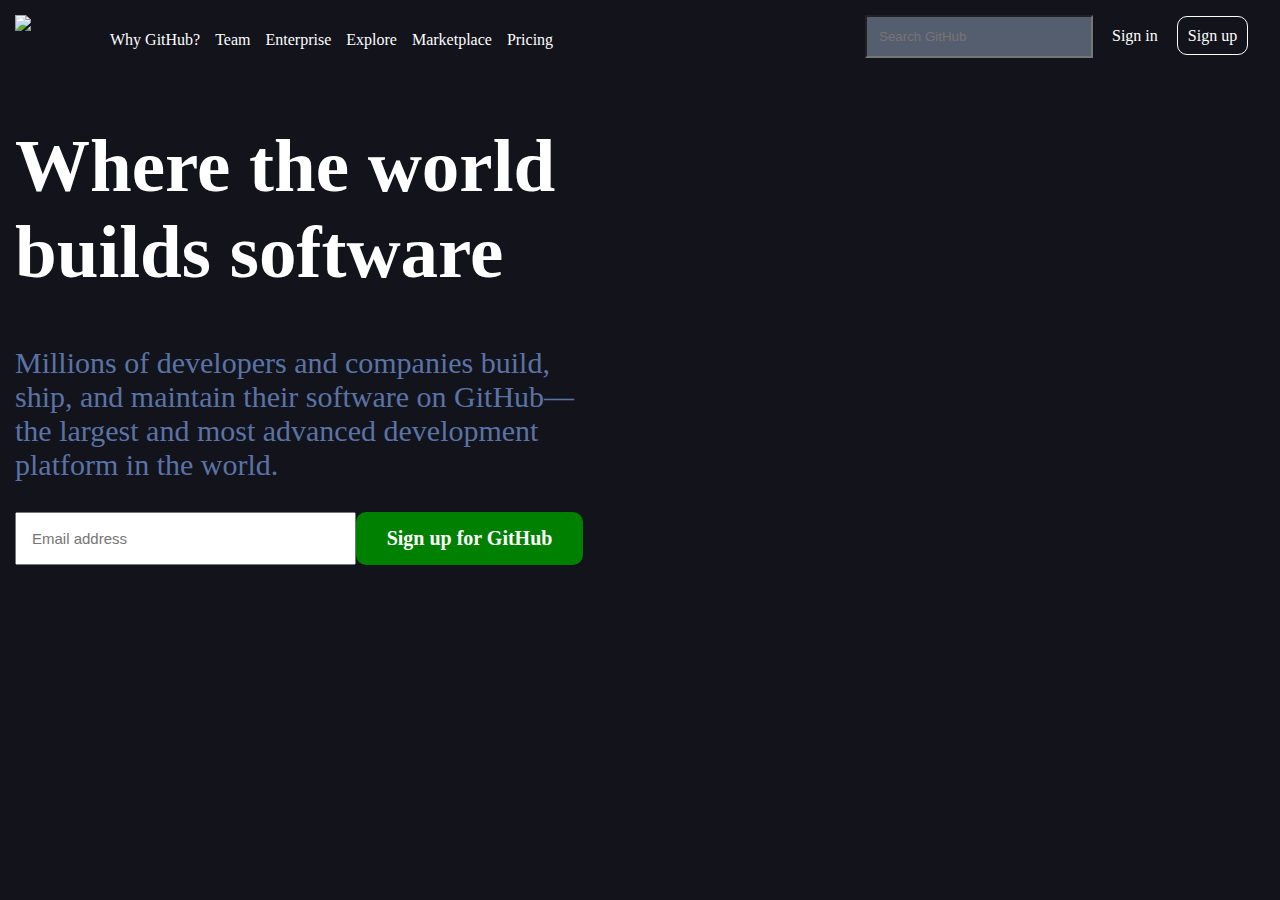
==== index.html @ f77cb8a5 "update content" ====
<!DOCTYPE html>
<html lang="en">
  <head>
    <meta charset="utf-8" />
    <meta title="clone-git" />
    <style>
      body {
        background-color: #12131b;
        color: white;
        margin: 0px;
      }
      .navBar {
        margin: 15px;
        display: grid;
        grid-template-columns: 40px 1fr 400px;
      }
      .navBar img {
        float: left;
        align-self: center;
        padding: 0px;
      }
      .navBar nav li {
        list-style-type: none;
        float: left;
      }
      .navBar a {
        color: white;
        text-decoration: none;
        margin-left: 15px;
      }
      .navBar-right {
        float: right;
      }
      #search {
        width: 200px;
        padding: 12px;
        background-color: #555e6f;
      }
      .signUP {
        border: 1px solid white;
        padding: 10px;
        border-radius: 10px;
      }
      .content-main {
        display: grid;
        grid-template-columns: 1fr 1.2fr;
        margin: 15px;
      }
      .intro h1 {
        font-size: 75px;
      }
      .intro p {
        font-size: 30px;
        color: #5a73a6;
      }
      #email {
        display: grid;
        grid-template-columns: 1.5fr 1fr;
      }
      #edtEmail {
        padding: 15px;
        font-size: 15px;
      }
      #email .signUP {
        font-size: 20px;
        text-align: center;
        padding: 15px;
        background-color: green;
        border: green;
      }
    </style>
  </head>
  <body>
    <header class="navBar">
      <div>
        <img src="img_src/git_icon.png" width="40px" />
      </div>
      <nav>
        <ul>
          <li><a href="#">Why GitHub?</a></li>
          <li><a href="#">Team</a></li>
          <li><a href="#">Enterprise</a></li>
          <li><a href="#">Explore</a></li>
          <li><a href="#">Marketplace</a></li>
          <li><a href="#">Pricing</a></li>
        </ul>
      </nav>
      <nav class="navBar-right">
        <input id="search" type="text" placeholder="Search GitHub" />
        <a href="#">Sign in</a>
        <a href="#" class="signUP">Sign up</a>
      </nav>
    </header>
    <section class="content-main">
      <article class="intro">
        <h1>
          Where the world builds software
        </h1>
        <p>
          Millions of developers and companies build, ship, and maintain their
          software on GitHub—the largest and most advanced development platform
          in the world.
        </p>
        <div id="email">
          <input id="edtEmail" type="text" placeholder="Email address" />
          <a class="signUP"><strong>Sign up for GitHub</strong></a>
        </div>
      </article>
    </section>
  </body>
</html>
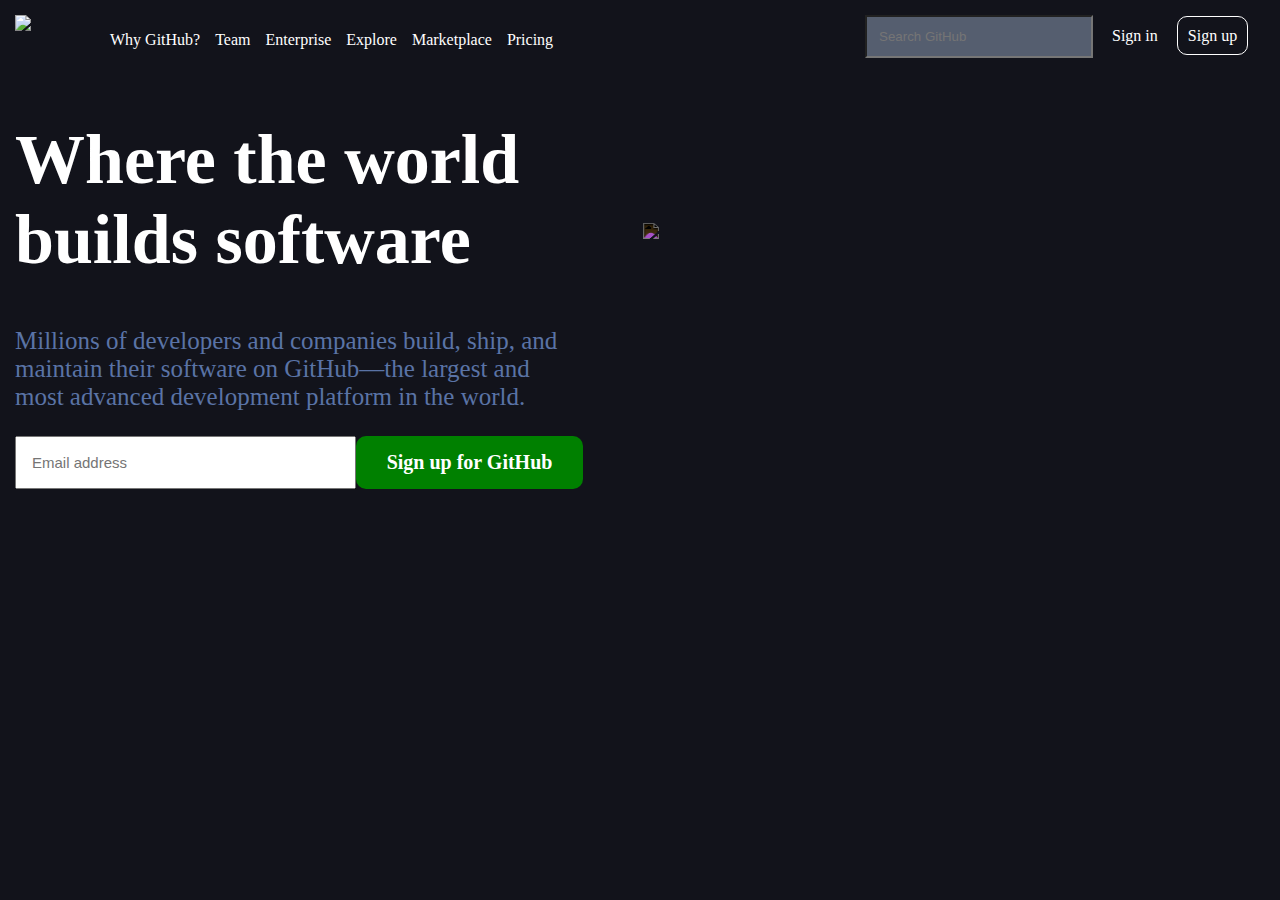
==== commit 1c620537: "Update index.html" ====
--- a/index.html
+++ b/index.html
@@ -47,10 +47,10 @@
         margin: 15px;
       }
       .intro h1 {
-        font-size: 75px;
+        font-size: 70px;
       }
       .intro p {
-        font-size: 30px;
+        font-size: 25px;
         color: #5a73a6;
       }
       #email {
@@ -67,6 +67,11 @@
         padding: 15px;
         background-color: green;
         border: green;
+      }
+      #world {
+        margin-top: 150px;
+        margin-left: 60px;
+        filter: invert(100%);
       }
     </style>
   </head>
@@ -106,6 +111,9 @@
           <a class="signUP"><strong>Sign up for GitHub</strong></a>
         </div>
       </article>
+      <div id="world">
+        <img src="img_src/world.png" width="90%" />
+      </div>
     </section>
   </body>
 </html>
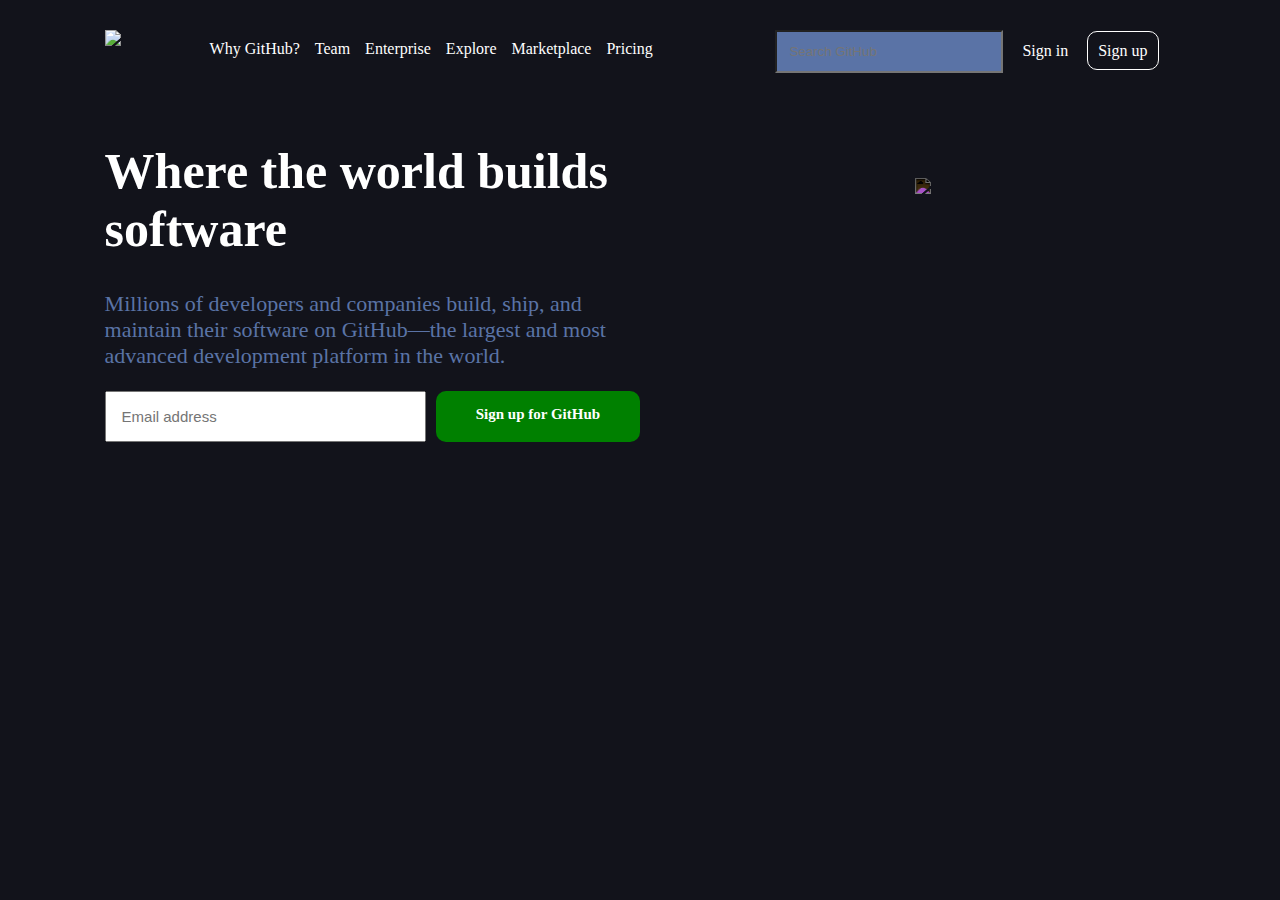
==== commit d882fd3d: "change search_bar color" ====
--- a/index.html
+++ b/index.html
@@ -7,17 +7,19 @@
       body {
         background-color: #12131b;
         color: white;
-        margin: 0px;
+        margin: 15px 7%;
       }
       .navBar {
-        margin: 15px;
+        margin: 30px 15px 15px;
         display: grid;
         grid-template-columns: 40px 1fr 400px;
       }
       .navBar img {
         float: left;
-        align-self: center;
         padding: 0px;
+      }
+      .navBar ul {
+        margin: 10px;
       }
       .navBar nav li {
         list-style-type: none;
@@ -34,7 +36,7 @@
       #search {
         width: 200px;
         padding: 12px;
-        background-color: #555e6f;
+        background-color: #5a73a6;
       }
       .signUP {
         border: 1px solid white;
@@ -43,14 +45,17 @@
       }
       .content-main {
         display: grid;
-        grid-template-columns: 1fr 1.2fr;
+        grid-template-columns: 1fr 1fr;
         margin: 15px;
       }
+      .intro {
+        margin-top: 20px;
+      }
       .intro h1 {
-        font-size: 70px;
+        font-size: 50px;
       }
       .intro p {
-        font-size: 25px;
+        font-size: 22px;
         color: #5a73a6;
       }
       #email {
@@ -62,15 +67,19 @@
         font-size: 15px;
       }
       #email .signUP {
-        font-size: 20px;
+        font-size: 15px;
         text-align: center;
+        text-decoration: none;
+        color: white;
         padding: 15px;
         background-color: green;
         border: green;
+        margin-left: 10px;
       }
       #world {
-        margin-top: 150px;
-        margin-left: 60px;
+        margin-top: 90px;
+        margin-left: 30px;
+        text-align: center;
         filter: invert(100%);
       }
     </style>
@@ -108,11 +117,11 @@
         </p>
         <div id="email">
           <input id="edtEmail" type="text" placeholder="Email address" />
-          <a class="signUP"><strong>Sign up for GitHub</strong></a>
+          <a class="signUP" href="#"><strong>Sign up for GitHub</strong></a>
         </div>
       </article>
       <div id="world">
-        <img src="img_src/world.png" width="90%" />
+        <img src="img_src/world.png" width="400px" />
       </div>
     </section>
   </body>
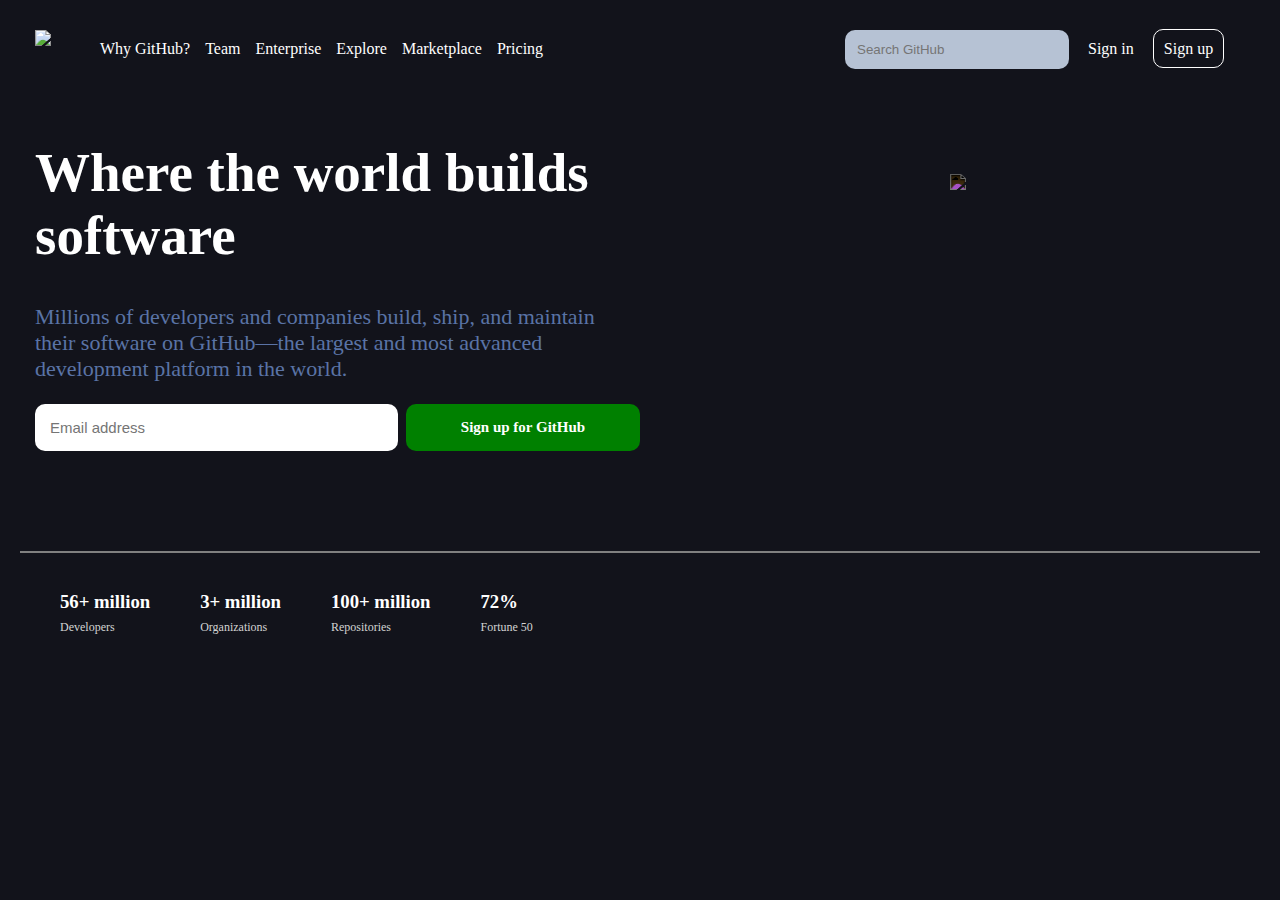
==== commit 8b77d330: "add content" ====
--- a/index.html
+++ b/index.html
@@ -3,11 +3,12 @@
   <head>
     <meta charset="utf-8" />
     <meta title="clone-git" />
+
     <style>
       body {
         background-color: #12131b;
         color: white;
-        margin: 15px 7%;
+        margin: 15px 20px;
       }
       .navBar {
         margin: 30px 15px 15px;
@@ -19,9 +20,11 @@
         padding: 0px;
       }
       .navBar ul {
-        margin: 10px;
+        margin: 0px;
+        padding: 0px 0px 0px 10px;
       }
-      .navBar nav li {
+      .navBar li {
+        margin-top: 10px;
         list-style-type: none;
         float: left;
       }
@@ -36,7 +39,9 @@
       #search {
         width: 200px;
         padding: 12px;
-        background-color: #5a73a6;
+        border: none;
+        border-radius: 10px;
+        background-color: #b6c2d4;
       }
       .signUP {
         border: 1px solid white;
@@ -52,7 +57,7 @@
         margin-top: 20px;
       }
       .intro h1 {
-        font-size: 50px;
+        font-size: 55px;
       }
       .intro p {
         font-size: 22px;
@@ -65,6 +70,8 @@
       #edtEmail {
         padding: 15px;
         font-size: 15px;
+        border: none;
+        border-radius: 10px;
       }
       #email .signUP {
         font-size: 15px;
@@ -73,8 +80,8 @@
         color: white;
         padding: 15px;
         background-color: green;
-        border: green;
-        margin-left: 10px;
+        border: none;
+        margin-left: 8px;
       }
       #world {
         margin-top: 90px;
@@ -82,9 +89,40 @@
         text-align: center;
         filter: invert(100%);
       }
+      #mini {
+        display: none;
+      }
+      @media screen and (max-width: 1023px) {
+        body * {
+          display: none;
+        }
+        #mini {
+          display: block;
+          margin-top: 50px;
+          text-align: center;
+        }
+      }
+      .content-sub hr {
+        margin: 100px 0px 20px;
+        border: 0.5px solid gray;
+      }
+      .content-sub li {
+        margin-right: 50px;
+        list-style-type: none;
+        float: left;
+      }
+      .content-sub h3 {
+        margin-bottom: 7px;
+      }
+      .content-sub p {
+        margin: 0px;
+        font-size: 12px;
+        color: lightgray;
+      }
     </style>
   </head>
   <body>
+    <h1 id="mini">Your screen is too small to display!</h1>
     <header class="navBar">
       <div>
         <img src="img_src/git_icon.png" width="40px" />
@@ -124,5 +162,26 @@
         <img src="img_src/world.png" width="400px" />
       </div>
     </section>
+    <section class="content-sub">
+      <hr />
+      <ul>
+        <li>
+          <h3>56+ million</h3>
+          <p>Developers</p>
+        </li>
+        <li>
+          <h3>3+ million</h3>
+          <p>Organizations</p>
+        </li>
+        <li>
+          <h3>100+ million</h3>
+          <p>Repositories</p>
+        </li>
+        <li>
+          <h3>72%</h3>
+          <p>Fortune 50</p>
+        </li>
+      </ul>
+    </section>
   </body>
 </html>
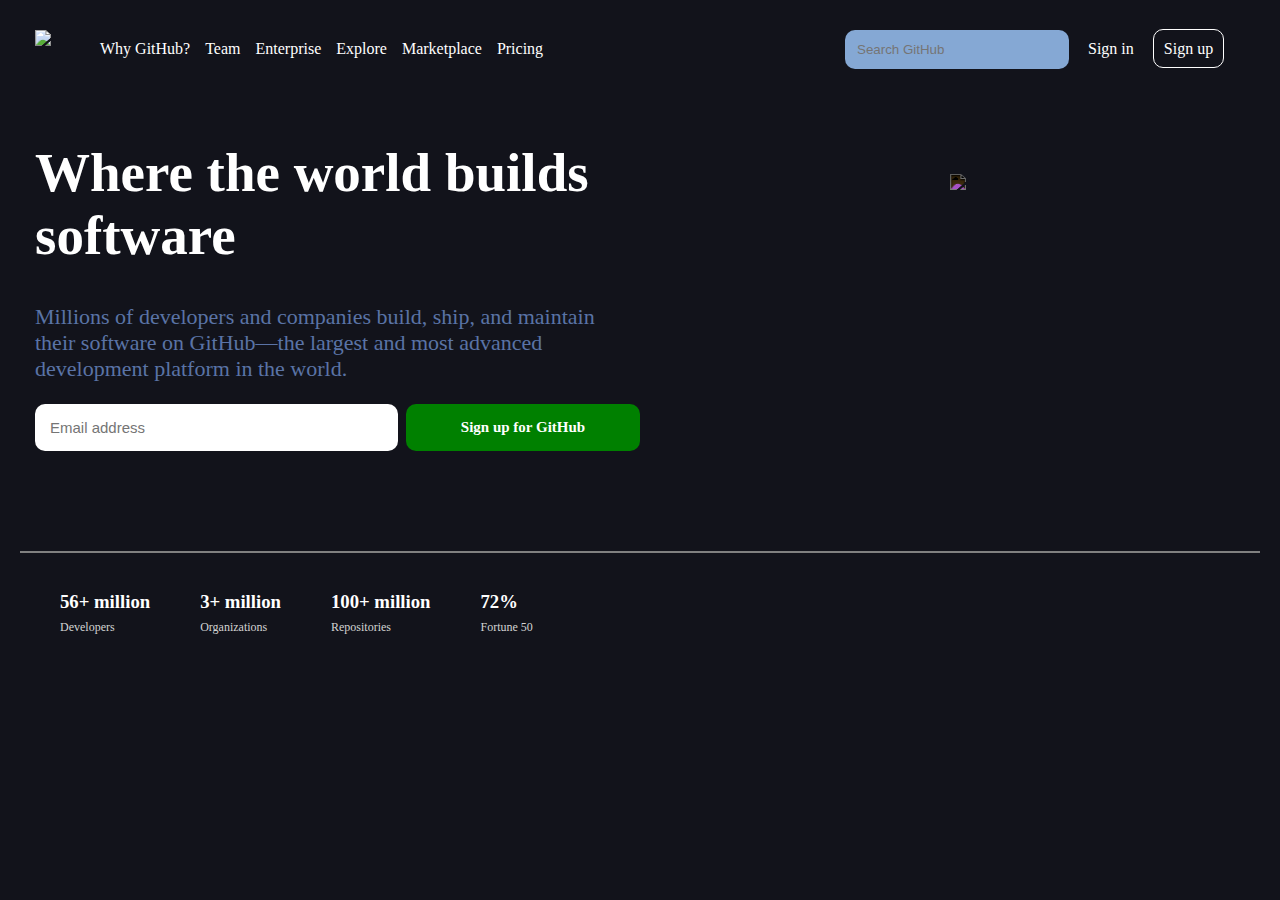
==== commit bc7a5725: "change search_bar color" ====
--- a/index.html
+++ b/index.html
@@ -41,7 +41,7 @@
         padding: 12px;
         border: none;
         border-radius: 10px;
-        background-color: #b6c2d4;
+        background-color: #85a8d4;
       }
       .signUP {
         border: 1px solid white;
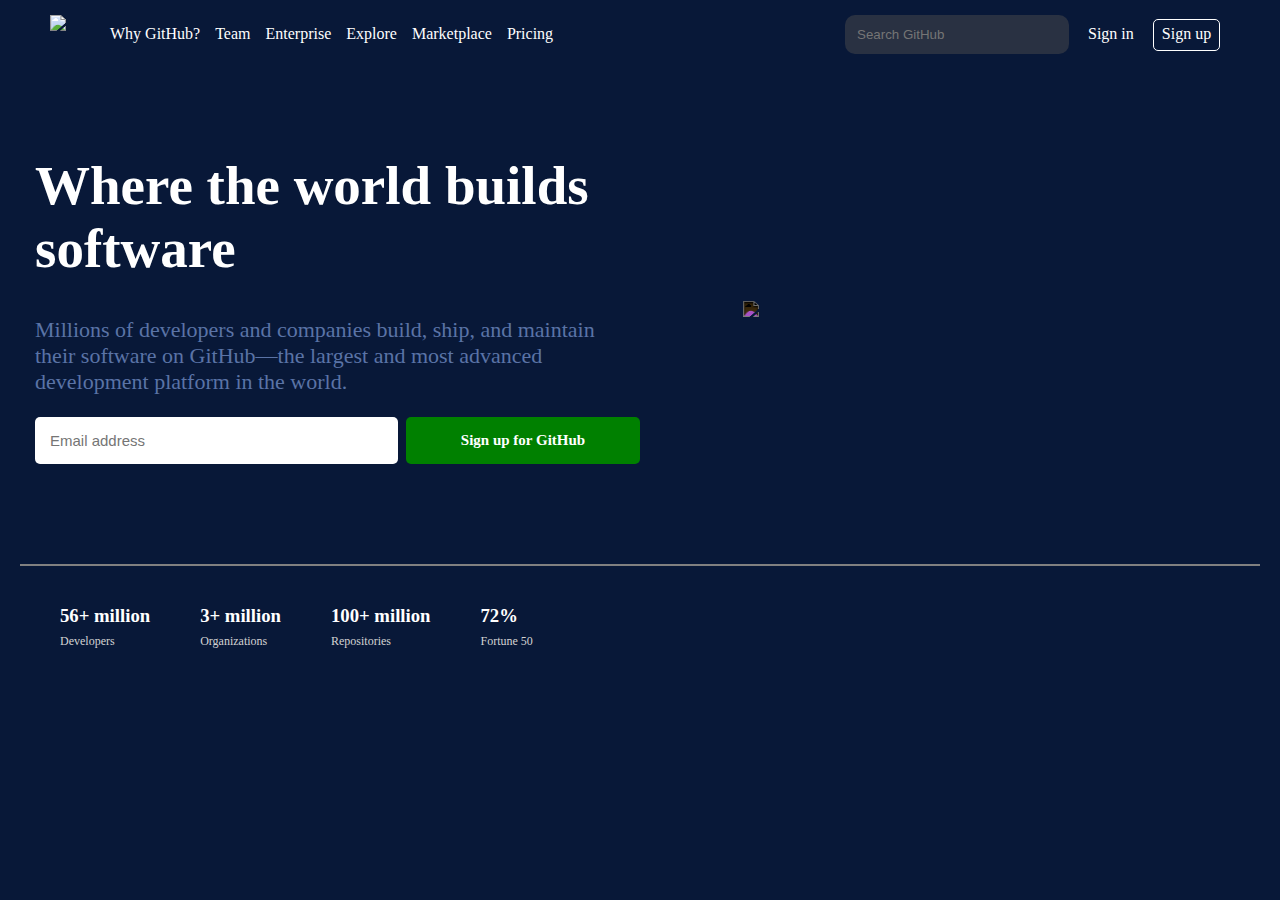
==== commit 36d1723a: "Update index.html" ====
--- a/index.html
+++ b/index.html
@@ -2,78 +2,76 @@
 <html lang="en">
   <head>
     <meta charset="utf-8" />
-    <meta title="clone-git" />
+    <title>clone_git</title>
 
     <style>
       body {
-        background-color: #12131b;
+        background-color: #081838;
         color: white;
         margin: 15px 20px;
       }
-      .navBar {
-        margin: 30px 15px 15px;
+      header {
+        margin: 15px 15px 15px;
         display: grid;
         grid-template-columns: 40px 1fr 400px;
       }
-      .navBar img {
+      header img {
         float: left;
         padding: 0px;
       }
-      .navBar ul {
+      header ul {
         margin: 0px;
-        padding: 0px 0px 0px 10px;
+        padding: 0px 0px 0px 20px;
       }
-      .navBar li {
+      header li {
         margin-top: 10px;
         list-style-type: none;
         float: left;
       }
-      .navBar a {
+      header a {
         color: white;
         text-decoration: none;
         margin-left: 15px;
       }
-      .navBar-right {
+      .nav-right {
         float: right;
       }
-      #search {
+      .nav-right #search {
         width: 200px;
         padding: 12px;
         border: none;
         border-radius: 10px;
-        background-color: #85a8d4;
+        background-color: #293142;
       }
       .signUP {
         border: 1px solid white;
-        padding: 10px;
-        border-radius: 10px;
+        padding: 5px 8px 8px;
+        border-radius: 5px;
       }
       .content-main {
         display: grid;
         grid-template-columns: 1fr 1fr;
-        margin: 15px;
+        margin: 100px 15px 15px;
       }
-      .intro {
-        margin-top: 20px;
-      }
-      .intro h1 {
+      .content-main h1 {
+        margin-top: 0px;
         font-size: 55px;
       }
-      .intro p {
+      .content-main p {
         font-size: 22px;
         color: #5a73a6;
       }
-      #email {
+      .content-main div {
         display: grid;
         grid-template-columns: 1.5fr 1fr;
       }
-      #edtEmail {
+      .content-main #edtEmail {
         padding: 15px;
         font-size: 15px;
         border: none;
-        border-radius: 10px;
+        border-radius: 5px;
       }
-      #email .signUP {
+      .content-main .signUP {
         font-size: 15px;
         text-align: center;
         text-decoration: none;
@@ -83,24 +81,13 @@
         border: none;
         margin-left: 8px;
       }
-      #world {
-        margin-top: 90px;
-        margin-left: 30px;
+      .content-main #world {
+        margin: auto;
         text-align: center;
         filter: invert(100%);
       }
       #mini {
         display: none;
-      }
-      @media screen and (max-width: 1023px) {
-        body * {
-          display: none;
-        }
-        #mini {
-          display: block;
-          margin-top: 50px;
-          text-align: center;
-        }
       }
       .content-sub hr {
         margin: 100px 0px 20px;
@@ -119,14 +106,22 @@
         font-size: 12px;
         color: lightgray;
       }
+      @media screen and (max-width: 1023px) {
+        body * {
+          display: none;
+        }
+        #mini {
+          display: block;
+          margin-top: 50px;
+          text-align: center;
+        }
+      }
     </style>
   </head>
   <body>
     <h1 id="mini">Your screen is too small to display!</h1>
-    <header class="navBar">
-      <div>
-        <img src="img_src/git_icon.png" width="40px" />
-      </div>
+    <header>
+      <a href="index.html"><img src="img_src/git_icon.png" width="40px" /></a>
       <nav>
         <ul>
           <li><a href="#">Why GitHub?</a></li>
@@ -137,14 +132,14 @@
           <li><a href="#">Pricing</a></li>
         </ul>
       </nav>
-      <nav class="navBar-right">
+      <nav class="nav-right">
         <input id="search" type="text" placeholder="Search GitHub" />
-        <a href="#">Sign in</a>
-        <a href="#" class="signUP">Sign up</a>
+        <a href="sign_in.html">Sign in</a>
+        <a href="sign_up.html" class="signUP">Sign up</a>
       </nav>
     </header>
     <section class="content-main">
-      <article class="intro">
+      <article>
         <h1>
           Where the world builds software
         </h1>
@@ -153,14 +148,14 @@
           software on GitHub—the largest and most advanced development platform
           in the world.
         </p>
-        <div id="email">
+        <div>
           <input id="edtEmail" type="text" placeholder="Email address" />
-          <a class="signUP" href="#"><strong>Sign up for GitHub</strong></a>
+          <a class="signUP" href="sign_up.html"
+            ><strong>Sign up for GitHub</strong></a
+          >
         </div>
       </article>
-      <div id="world">
-        <img src="img_src/world.png" width="400px" />
-      </div>
+      <img id="world" src="img_src/world.png" width="400px" />
     </section>
     <section class="content-sub">
       <hr />
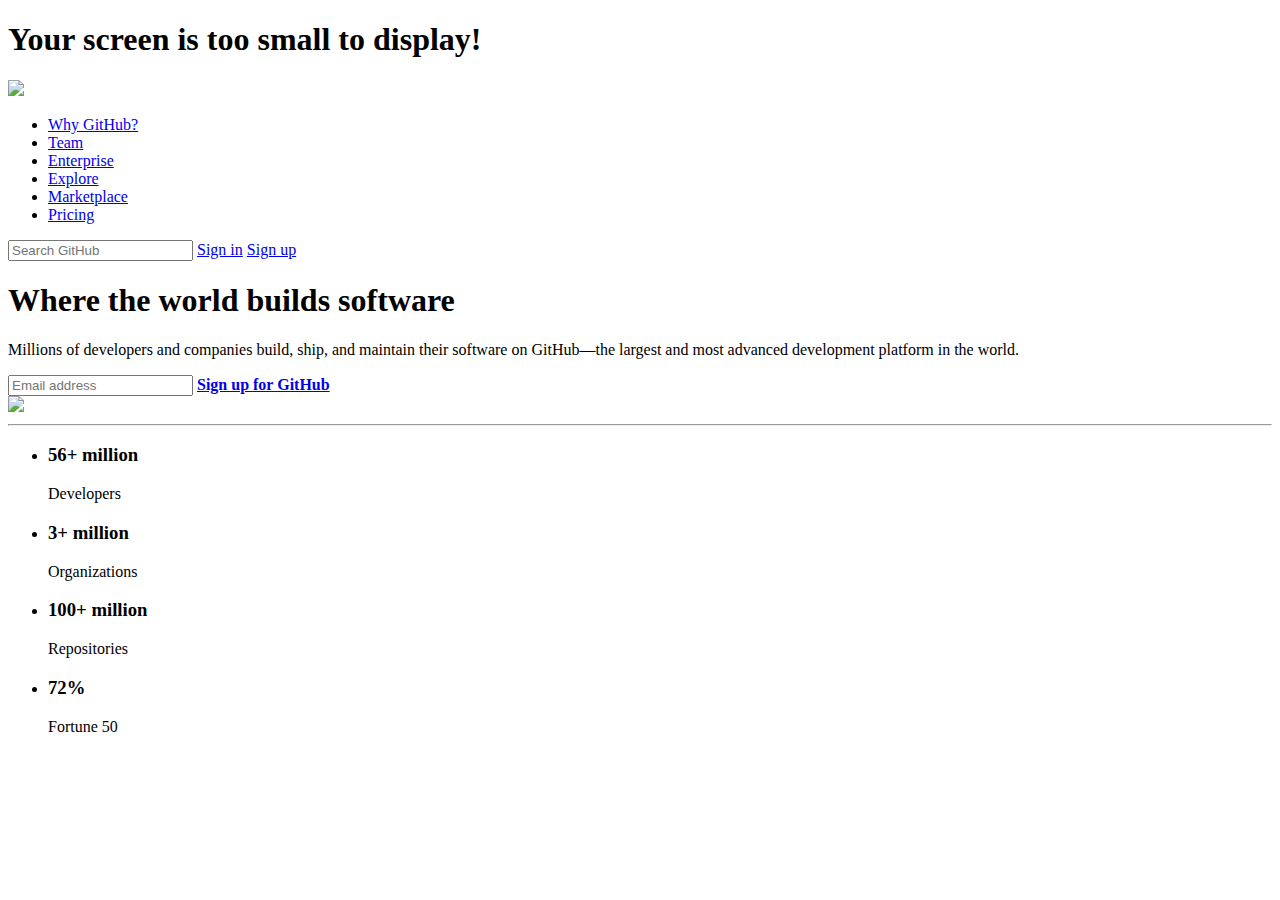
==== commit 69c1538c: "update edtEmail" ====
--- a/index.html
+++ b/index.html
@@ -3,125 +3,12 @@
   <head>
     <meta charset="utf-8" />
     <title>clone_git</title>
-
-    <style>
-      body {
-        background-color: #081838;
-        color: white;
-        margin: 15px 20px;
-      }
-      header {
-        margin: 15px 15px 15px;
-        display: grid;
-        grid-template-columns: 40px 1fr 400px;
-      }
-      header img {
-        float: left;
-        padding: 0px;
-      }
-      header ul {
-        margin: 0px;
-        padding: 0px 0px 0px 20px;
-      }
-      header li {
-        margin-top: 10px;
-        list-style-type: none;
-        float: left;
-      }
-      header a {
-        color: white;
-        text-decoration: none;
-        margin-left: 15px;
-      }
-      .nav-right {
-        float: right;
-      }
-      .nav-right #search {
-        width: 200px;
-        padding: 12px;
-        border: none;
-        border-radius: 10px;
-        background-color: #293142;
-      }
-      .signUP {
-        border: 1px solid white;
-        padding: 5px 8px 8px;
-        border-radius: 5px;
-      }
-      .content-main {
-        display: grid;
-        grid-template-columns: 1fr 1fr;
-        margin: 100px 15px 15px;
-      }
-      .content-main h1 {
-        margin-top: 0px;
-        font-size: 55px;
-      }
-      .content-main p {
-        font-size: 22px;
-        color: #5a73a6;
-      }
-      .content-main div {
-        display: grid;
-        grid-template-columns: 1.5fr 1fr;
-      }
-      .content-main #edtEmail {
-        padding: 15px;
-        font-size: 15px;
-        border: none;
-        border-radius: 5px;
-      }
-      .content-main .signUP {
-        font-size: 15px;
-        text-align: center;
-        text-decoration: none;
-        color: white;
-        padding: 15px;
-        background-color: green;
-        border: none;
-        margin-left: 8px;
-      }
-      .content-main #world {
-        margin: auto;
-        text-align: center;
-        filter: invert(100%);
-      }
-      #mini {
-        display: none;
-      }
-      .content-sub hr {
-        margin: 100px 0px 20px;
-        border: 0.5px solid gray;
-      }
-      .content-sub li {
-        margin-right: 50px;
-        list-style-type: none;
-        float: left;
-      }
-      .content-sub h3 {
-        margin-bottom: 7px;
-      }
-      .content-sub p {
-        margin: 0px;
-        font-size: 12px;
-        color: lightgray;
-      }
-      @media screen and (max-width: 1023px) {
-        body * {
-          display: none;
-        }
-        #mini {
-          display: block;
-          margin-top: 50px;
-          text-align: center;
-        }
-      }
-    </style>
+    <link rel="stylesheet" href="src/css/index.css" />
   </head>
   <body>
     <h1 id="mini">Your screen is too small to display!</h1>
     <header>
-      <a href="index.html"><img src="img_src/git_icon.png" width="40px" /></a>
+      <a href="index.html"><img src="src/img/git_icon.png" width="40px" /></a>
       <nav>
         <ul>
           <li><a href="#">Why GitHub?</a></li>
@@ -135,7 +22,7 @@
       <nav class="nav-right">
         <input id="search" type="text" placeholder="Search GitHub" />
         <a href="sign_in.html">Sign in</a>
-        <a href="sign_up.html" class="signUP">Sign up</a>
+        <a href="sign_up.html" class="signUP" onclick="isClick(0);">Sign up</a>
       </nav>
     </header>
     <section class="content-main">
@@ -150,12 +37,12 @@
         </p>
         <div>
           <input id="edtEmail" type="text" placeholder="Email address" />
-          <a class="signUP" href="sign_up.html"
+          <a class="signUP" href="sign_up.html" onclick="isClick(1);"
             ><strong>Sign up for GitHub</strong></a
           >
         </div>
       </article>
-      <img id="world" src="img_src/world.png" width="400px" />
+      <img id="world" src="src/img/world.png" width="400px" />
     </section>
     <section class="content-sub">
       <hr />
@@ -178,5 +65,6 @@
         </li>
       </ul>
     </section>
+    <script src="src/js/index.js"></script>
   </body>
 </html>
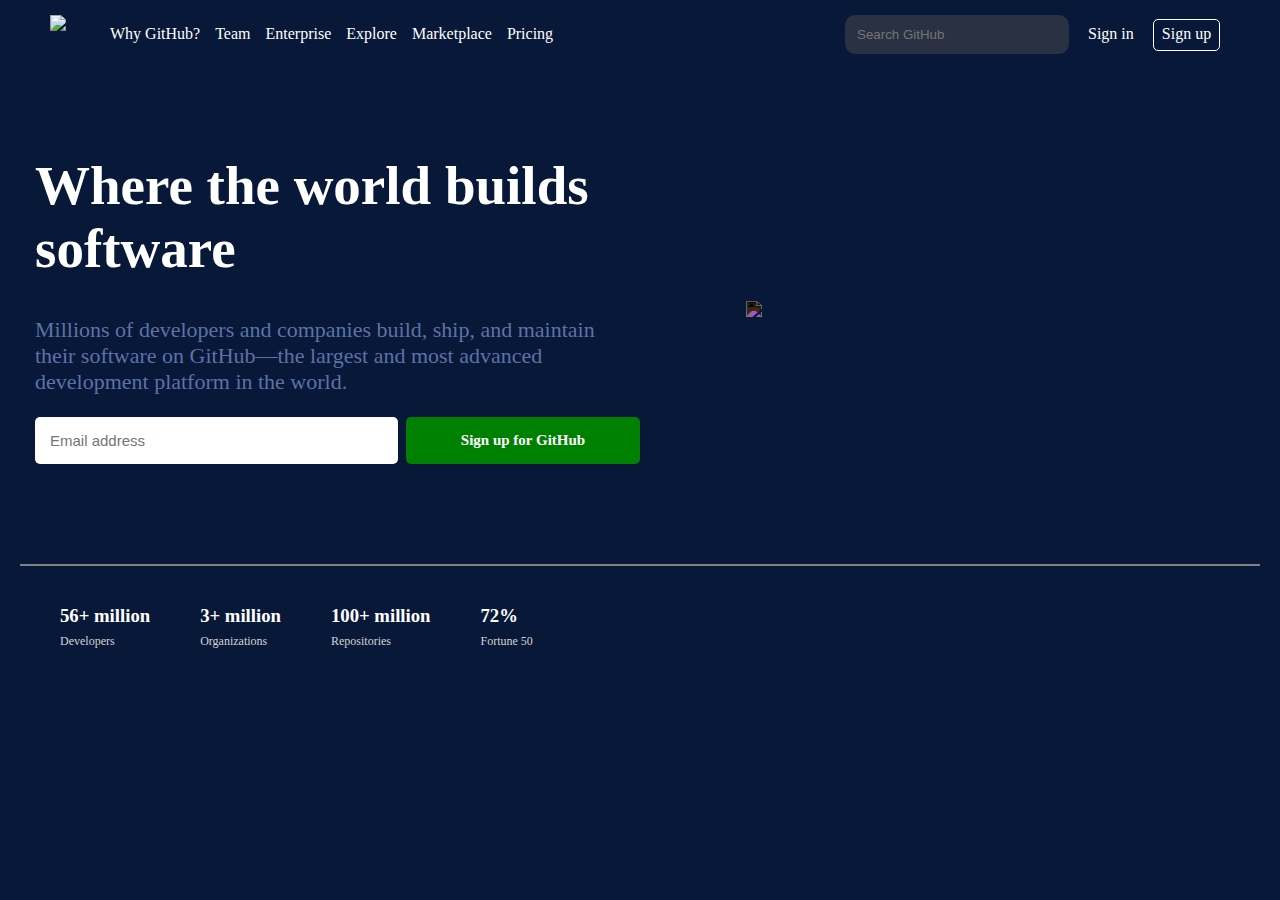
==== commit 5915ab47: "modify img size" ====
--- a/index.html
+++ b/index.html
@@ -2,12 +2,12 @@
 <html lang="en">
   <head>
     <meta charset="utf-8" />
-    <title>clone_git</title>
+    <title>clone git</title>
     <link rel="stylesheet" href="src/css/index.css" />
   </head>
   <body>
     <h1 id="mini">Your screen is too small to display!</h1>
-    <header>
+    <header class="animation">
       <a href="index.html"><img src="src/img/git_icon.png" width="40px" /></a>
       <nav>
         <ul>
@@ -22,7 +22,7 @@
       <nav class="nav-right">
         <input id="search" type="text" placeholder="Search GitHub" />
         <a href="sign_in.html">Sign in</a>
-        <a href="sign_up.html" class="signUP" onclick="isClick(0);">Sign up</a>
+        <a href="sign_up.html" class="signUP">Sign up</a>
       </nav>
     </header>
     <section class="content-main">
@@ -37,12 +37,11 @@
         </p>
         <div>
           <input id="edtEmail" type="text" placeholder="Email address" />
-          <a class="signUP" href="sign_up.html" onclick="isClick(1);"
-            ><strong>Sign up for GitHub</strong></a
+          <a class="signUP" href="sign_up.html"><strong>Sign up for GitHub</strong></a
           >
         </div>
       </article>
-      <img id="world" src="src/img/world.png" width="400px" />
+      <img id="world" class="animation" src="src/img/world.png" width="65%"/>
     </section>
     <section class="content-sub">
       <hr />
--- a/src/css/index.css
+++ b/src/css/index.css
@@ -0,0 +1,140 @@
+body {
+  background-color: #081838;
+  color: white;
+  margin: 15px 20px;
+}
+header {
+  margin: 15px 15px 15px;
+  display: grid;
+  grid-template-columns: 40px 1fr 400px;
+  animation-name: up;
+}
+header img {
+  float: left;
+  padding: 0px;
+}
+header ul {
+  margin: 0px;
+  padding: 0px 0px 0px 20px;
+}
+header li {
+  margin-top: 10px;
+  list-style-type: none;
+  float: left;
+}
+header a {
+  color: white;
+  text-decoration: none;
+  margin-left: 15px;
+}
+.nav-right {
+  float: right;
+}
+.nav-right #search {
+  width: 200px;
+  padding: 12px;
+  border: none;
+  border-radius: 10px;
+  background-color: #293142;
+}
+.signUP {
+  border: 1px solid white;
+  padding: 5px 8px 8px;
+  border-radius: 5px;
+}
+.content-main {
+  display: grid;
+  grid-template-columns: 1fr 1fr;
+  margin: 100px 15px 15px;
+}
+.content-main article {
+  margin: auto;
+}
+.content-main h1 {
+  margin-top: 0px;
+  font-size: 55px;
+}
+.content-main p {
+  font-size: 22px;
+  color: #5a73a6;
+}
+.content-main div {
+  display: grid;
+  grid-template-columns: 1.5fr 1fr;
+}
+.content-main #edtEmail {
+  padding: 15px;
+  font-size: 15px;
+  border: none;
+  border-radius: 5px;
+}
+.content-main .signUP {
+  font-size: 15px;
+  text-align: center;
+  text-decoration: none;
+  color: white;
+  padding: 15px;
+  background-color: green;
+  border: none;
+  margin-left: 8px;
+}
+.content-main #world {
+  margin: auto;
+  text-align: center;
+  filter: invert(100%);
+  animation-name: big;
+}
+#mini {
+  display: none;
+}
+.content-sub {
+  margin-top: 100px;
+  animation-name: up;
+}
+.content-sub hr {
+  margin-bottom: 20px;
+  border: 0.5px solid gray;
+}
+.content-sub li {
+  margin-right: 50px;
+  list-style-type: none;
+  float: left;
+}
+.content-sub h3 {
+  margin-bottom: 7px;
+}
+.content-sub p {
+  margin: 0px;
+  font-size: 12px;
+  color: lightgray;
+}
+.animation {
+  animation-duration: 1.5s;
+  animation-timing-function: ease-out;
+}
+@keyframes up {
+  from {
+    margin-top: 50px;
+  }
+  to {
+    margin-top: 15px;
+  }
+}
+@keyframes big {
+  from {
+    width: 40%;
+  }
+  to {
+    width: 65%;
+  }
+}
+@media screen and (max-width: 1023px) {
+  body * {
+    display: none;
+  }
+  #mini {
+    display: block;
+    margin-top: 50px;
+    text-align: center;
+  }
+}
